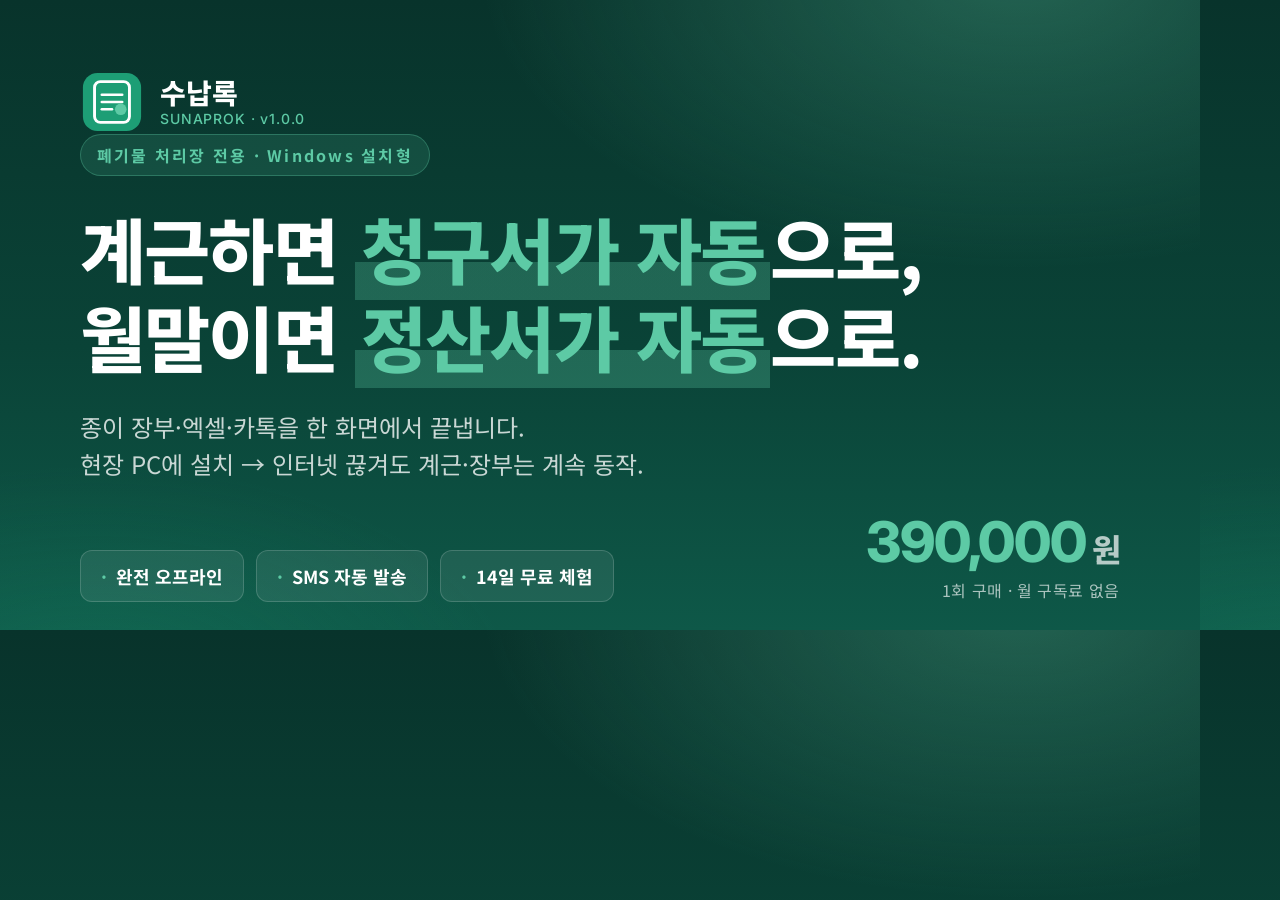
==== og-image.html @ 61891af5 "feat: 출시 필수 자산 4종(OG 이미지·약관/방침·MSI 직링크·sitemap) - og-image.html/png 1200x630, Edge headless 렌더링 - pr" ====
<!DOCTYPE html>
<html lang="ko">
<head>
<meta charset="UTF-8">
<title>OG Image — 수납록</title>
<link href="https://fonts.googleapis.com/css2?family=Noto+Sans+KR:wght@400;500;700;900&family=Inter:wght@500;700&display=swap" rel="stylesheet">
<style>
  * { margin: 0; padding: 0; box-sizing: border-box; }
  html, body { width: 1200px; height: 630px; overflow: hidden; }
  body {
    font-family: 'Noto Sans KR', sans-serif;
    color: #fff;
    background:
      radial-gradient(900px 500px at 85% -5%, rgba(93,202,165,.32), transparent 60%),
      radial-gradient(700px 380px at 8% 110%, rgba(29,158,117,.22), transparent 60%),
      linear-gradient(180deg, #08332b 0%, #0a4337 55%, #0e5848 100%);
    position: relative;
  }
  .frame {
    width: 1200px; height: 630px;
    padding: 70px 80px;
    display: flex;
    flex-direction: column;
    justify-content: space-between;
    position: relative;
  }
  .top {
    display: flex;
    align-items: center;
    gap: 16px;
  }
  .brand-text {
    display: flex;
    flex-direction: column;
    line-height: 1;
  }
  .brand-ko {
    font-size: 28px;
    font-weight: 800;
    color: #fff;
  }
  .brand-en {
    font-family: 'Inter', sans-serif;
    font-size: 14px;
    font-weight: 500;
    color: #5DCAA5;
    margin-top: 6px;
    letter-spacing: .06em;
  }
  .eyebrow {
    display: inline-block;
    font-size: 16px;
    font-weight: 700;
    letter-spacing: .14em;
    color: #5DCAA5;
    background: rgba(93,202,165,.14);
    border: 1px solid rgba(93,202,165,.32);
    padding: 8px 16px;
    border-radius: 999px;
    margin-bottom: 28px;
  }
  .headline {
    font-size: 72px;
    font-weight: 800;
    line-height: 1.22;
    letter-spacing: -.025em;
    margin-bottom: 28px;
  }
  .headline em {
    color: #5DCAA5;
    font-style: normal;
    background: linear-gradient(180deg, transparent 64%, rgba(93,202,165,.28) 64%);
    padding: 0 6px;
  }
  .sub {
    font-size: 24px;
    color: rgba(255,255,255,.78);
    line-height: 1.55;
    margin-bottom: 32px;
    max-width: 920px;
  }
  .bottom {
    display: flex;
    align-items: flex-end;
    justify-content: space-between;
    gap: 24px;
  }
  .badges {
    display: flex;
    flex-wrap: wrap;
    gap: 12px;
  }
  .badge {
    font-size: 18px;
    font-weight: 700;
    padding: 12px 20px;
    border-radius: 12px;
    background: rgba(255,255,255,.08);
    border: 1px solid rgba(255,255,255,.16);
    color: #fff;
  }
  .badge strong {
    color: #5DCAA5;
    margin-right: 4px;
  }
  .price {
    text-align: right;
  }
  .price-tag {
    font-family: 'Inter', 'Noto Sans KR', sans-serif;
    font-size: 56px;
    font-weight: 800;
    color: #5DCAA5;
    line-height: 1;
    letter-spacing: -.02em;
  }
  .price-tag .won { font-size: 32px; color: rgba(255,255,255,.7); margin-left: 6px; }
  .price-cap {
    font-size: 16px;
    color: rgba(255,255,255,.65);
    margin-top: 8px;
    letter-spacing: .04em;
  }
</style>
</head>
<body>
<div class="frame">
  <div class="top">
    <svg width="64" height="64" viewBox="0 0 44 44" fill="none" aria-hidden="true">
      <rect x="2" y="2" width="40" height="40" rx="10" fill="#1D9E75"/>
      <rect x="10" y="8" width="24" height="28" rx="4" fill="none" stroke="white" stroke-width="2"/>
      <line x1="15" y1="17" x2="29" y2="17" stroke="white" stroke-width="1.8" stroke-linecap="round"/>
      <line x1="15" y1="22" x2="29" y2="22" stroke="white" stroke-width="1.8" stroke-linecap="round"/>
      <line x1="15" y1="27" x2="22" y2="27" stroke="white" stroke-width="1.8" stroke-linecap="round"/>
      <circle cx="28" cy="27" r="4" fill="#5DCAA5"/>
    </svg>
    <div class="brand-text">
      <div class="brand-ko">수납록</div>
      <div class="brand-en">SUNAPROK · v1.0.0</div>
    </div>
  </div>

  <div>
    <span class="eyebrow">폐기물 처리장 전용 · Windows 설치형</span>
    <h1 class="headline">
      계근하면 <em>청구서가 자동</em>으로,<br>
      월말이면 <em>정산서가 자동</em>으로.
    </h1>
    <p class="sub">
      종이 장부·엑셀·카톡을 한 화면에서 끝냅니다.<br>
      현장 PC에 설치 → 인터넷 끊겨도 계근·장부는 계속 동작.
    </p>
  </div>

  <div class="bottom">
    <div class="badges">
      <div class="badge"><strong>·</strong> 완전 오프라인</div>
      <div class="badge"><strong>·</strong> SMS 자동 발송</div>
      <div class="badge"><strong>·</strong> 14일 무료 체험</div>
    </div>
    <div class="price">
      <div class="price-tag">390,000<span class="won">원</span></div>
      <div class="price-cap">1회 구매 · 월 구독료 없음</div>
    </div>
  </div>
</div>
</body>
</html>
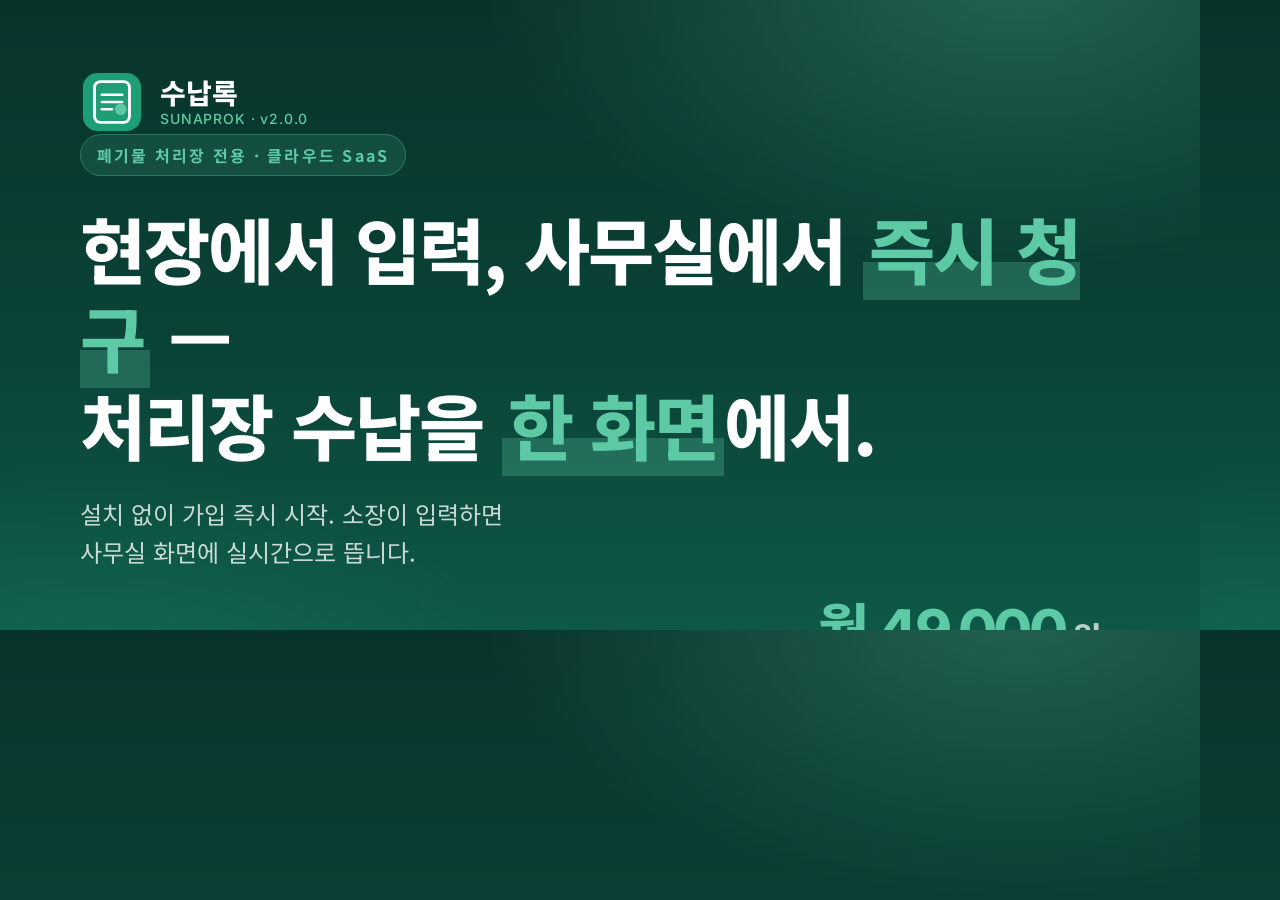
==== commit f4fc0a20: "feat: v2 SaaS 기준 사이트 전면 재작성 기존 사이트는 v1(설치형·1회 39만원·완전 오프라인·솔라피·MSI)을 광고했으나 실제 제품은 v2 클라우드 SaaS(월 구독·" ====
--- a/og-image.html
+++ b/og-image.html
@@ -3,7 +3,7 @@
 <head>
 <meta charset="UTF-8">
 <title>OG Image — 수납록</title>
-<link href="https://fonts.googleapis.com/css2?family=Noto+Sans+KR:wght@400;500;700;900&family=Inter:wght@500;700&display=swap" rel="stylesheet">
+<link href="https://fonts.googleapis.com/css2?family=Noto+Sans+KR:wght@400;500;700;800&family=Inter:wght@500;700&display=swap" rel="stylesheet">
 <style>
   * { margin: 0; padding: 0; box-sizing: border-box; }
   html, body { width: 1200px; height: 630px; overflow: hidden; }
@@ -136,31 +136,31 @@
     </svg>
     <div class="brand-text">
       <div class="brand-ko">수납록</div>
-      <div class="brand-en">SUNAPROK · v1.0.0</div>
+      <div class="brand-en">SUNAPROK · v2.0.0</div>
     </div>
   </div>
 
   <div>
-    <span class="eyebrow">폐기물 처리장 전용 · Windows 설치형</span>
+    <span class="eyebrow">폐기물 처리장 전용 · 클라우드 SaaS</span>
     <h1 class="headline">
-      계근하면 <em>청구서가 자동</em>으로,<br>
-      월말이면 <em>정산서가 자동</em>으로.
+      현장에서 입력, 사무실에서 <em>즉시 청구</em> —<br>
+      처리장 수납을 <em>한 화면</em>에서.
     </h1>
     <p class="sub">
-      종이 장부·엑셀·카톡을 한 화면에서 끝냅니다.<br>
-      현장 PC에 설치 → 인터넷 끊겨도 계근·장부는 계속 동작.
+      설치 없이 가입 즉시 시작. 소장이 입력하면<br>
+      사무실 화면에 실시간으로 뜹니다.
     </p>
   </div>
 
   <div class="bottom">
     <div class="badges">
-      <div class="badge"><strong>·</strong> 완전 오프라인</div>
-      <div class="badge"><strong>·</strong> SMS 자동 발송</div>
-      <div class="badge"><strong>·</strong> 14일 무료 체험</div>
+      <div class="badge"><strong>·</strong> 설치 불필요</div>
+      <div class="badge"><strong>·</strong> 현장↔사무실 실시간</div>
+      <div class="badge"><strong>·</strong> 14일 무료체험</div>
     </div>
     <div class="price">
-      <div class="price-tag">390,000<span class="won">원</span></div>
-      <div class="price-cap">1회 구매 · 월 구독료 없음</div>
+      <div class="price-tag">월 49,000<span class="won">원~</span></div>
+      <div class="price-cap">카드 없이 14일 무료체험</div>
     </div>
   </div>
 </div>
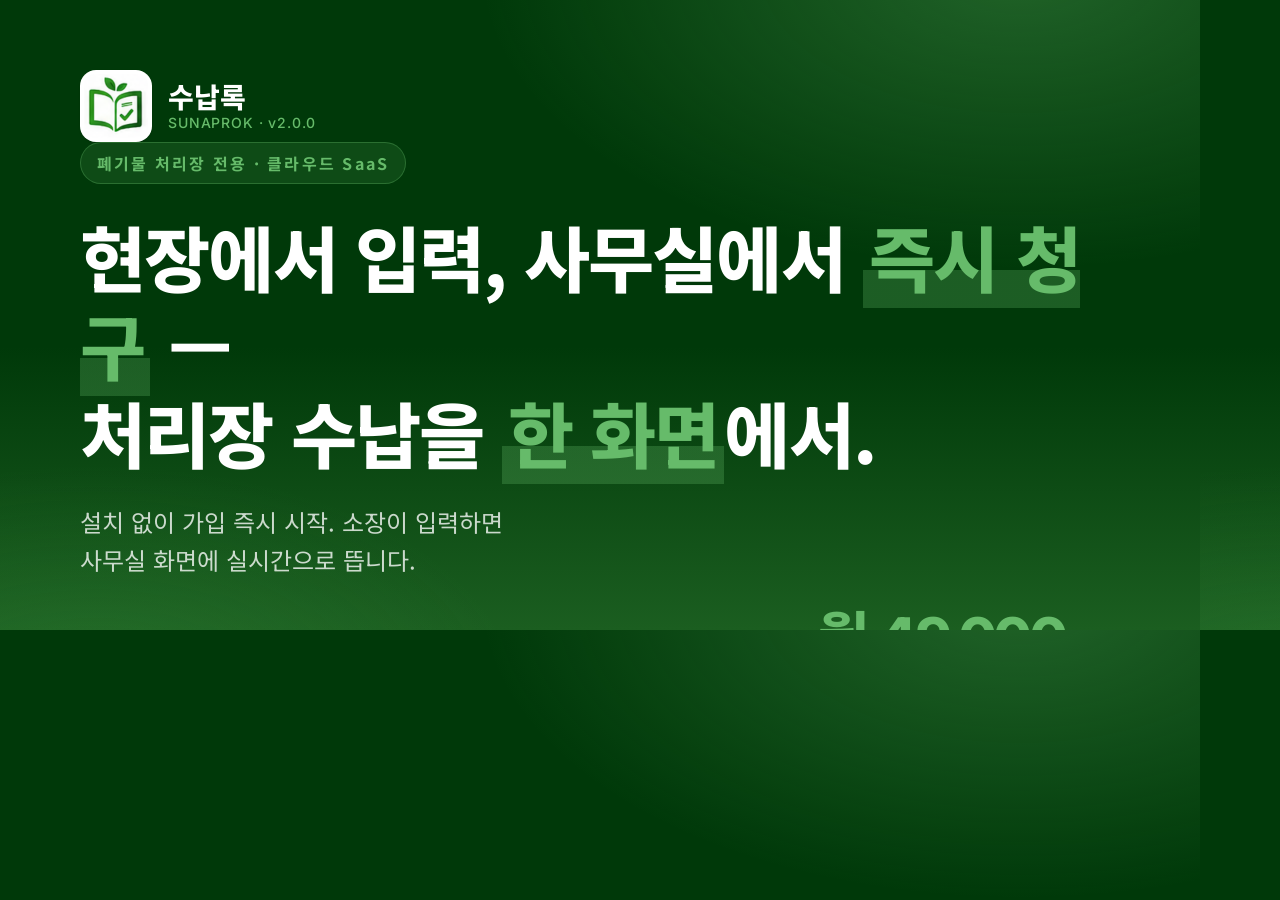
==== commit 9d5925b2: "feat: 브랜드 리뉴얼 — Material Green(#2E7D32) 색 + 새 로고·파비콘 - 색: 기존 teal-green → Material Green으로 전면 교체(hex" ====
--- a/og-image.html
+++ b/og-image.html
@@ -11,9 +11,9 @@
     font-family: 'Noto Sans KR', sans-serif;
     color: #fff;
     background:
-      radial-gradient(900px 500px at 85% -5%, rgba(93,202,165,.32), transparent 60%),
-      radial-gradient(700px 380px at 8% 110%, rgba(29,158,117,.22), transparent 60%),
-      linear-gradient(180deg, #08332b 0%, #0a4337 55%, #0e5848 100%);
+      radial-gradient(900px 500px at 85% -5%, rgba(102,187,106,.32), transparent 60%),
+      radial-gradient(700px 380px at 8% 110%, rgba(67,160,71,.22), transparent 60%),
+      linear-gradient(180deg, #003909 0%, #003909 55%, #1B5E20 100%);
     position: relative;
   }
   .frame {
@@ -43,7 +43,7 @@
     font-family: 'Inter', sans-serif;
     font-size: 14px;
     font-weight: 500;
-    color: #5DCAA5;
+    color: #66BB6A;
     margin-top: 6px;
     letter-spacing: .06em;
   }
@@ -52,9 +52,9 @@
     font-size: 16px;
     font-weight: 700;
     letter-spacing: .14em;
-    color: #5DCAA5;
-    background: rgba(93,202,165,.14);
-    border: 1px solid rgba(93,202,165,.32);
+    color: #66BB6A;
+    background: rgba(102,187,106,.14);
+    border: 1px solid rgba(102,187,106,.32);
     padding: 8px 16px;
     border-radius: 999px;
     margin-bottom: 28px;
@@ -67,9 +67,9 @@
     margin-bottom: 28px;
   }
   .headline em {
-    color: #5DCAA5;
+    color: #66BB6A;
     font-style: normal;
-    background: linear-gradient(180deg, transparent 64%, rgba(93,202,165,.28) 64%);
+    background: linear-gradient(180deg, transparent 64%, rgba(102,187,106,.28) 64%);
     padding: 0 6px;
   }
   .sub {
@@ -100,7 +100,7 @@
     color: #fff;
   }
   .badge strong {
-    color: #5DCAA5;
+    color: #66BB6A;
     margin-right: 4px;
   }
   .price {
@@ -110,7 +110,7 @@
     font-family: 'Inter', 'Noto Sans KR', sans-serif;
     font-size: 56px;
     font-weight: 800;
-    color: #5DCAA5;
+    color: #66BB6A;
     line-height: 1;
     letter-spacing: -.02em;
   }
@@ -126,14 +126,9 @@
 <body>
 <div class="frame">
   <div class="top">
-    <svg width="64" height="64" viewBox="0 0 44 44" fill="none" aria-hidden="true">
-      <rect x="2" y="2" width="40" height="40" rx="10" fill="#1D9E75"/>
-      <rect x="10" y="8" width="24" height="28" rx="4" fill="none" stroke="white" stroke-width="2"/>
-      <line x1="15" y1="17" x2="29" y2="17" stroke="white" stroke-width="1.8" stroke-linecap="round"/>
-      <line x1="15" y1="22" x2="29" y2="22" stroke="white" stroke-width="1.8" stroke-linecap="round"/>
-      <line x1="15" y1="27" x2="22" y2="27" stroke="white" stroke-width="1.8" stroke-linecap="round"/>
-      <circle cx="28" cy="27" r="4" fill="#5DCAA5"/>
-    </svg>
+    <span style="display:inline-flex;align-items:center;justify-content:center;background:#fff;border-radius:16px;padding:4px;box-shadow:0 1px 2px rgba(0,0,0,.12)">
+      <img src="android-icon-192x192.png" alt="" aria-hidden="true" width="64" height="64" style="display:block;border-radius:12px">
+    </span>
     <div class="brand-text">
       <div class="brand-ko">수납록</div>
       <div class="brand-en">SUNAPROK · v2.0.0</div>
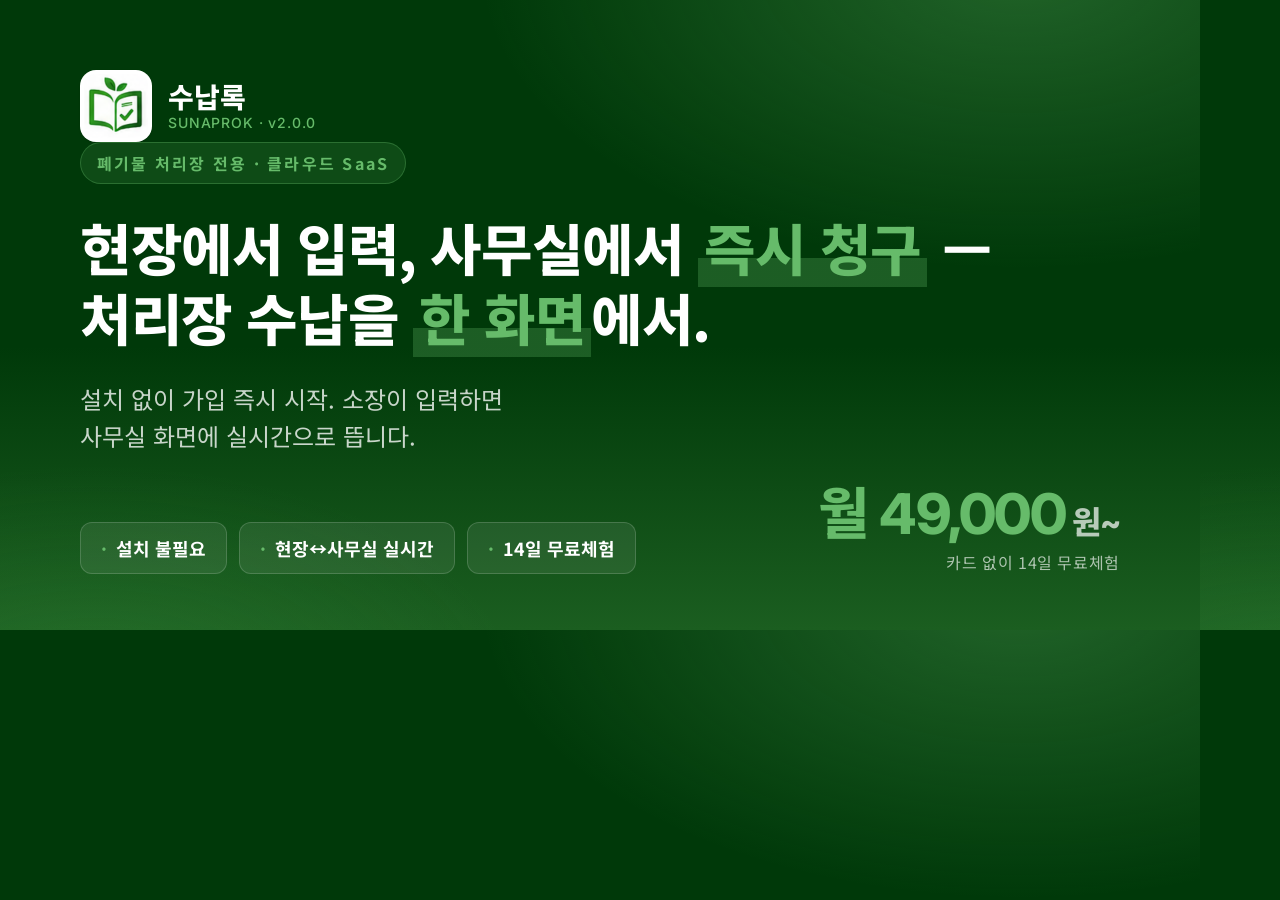
==== commit 5ac497a9: "fix: 외부 공유 미리보기(OG) — 이미지 재생성 + 실제 배포 도메인으로 URL 교체 공유 카드에 이미지가 안 뜨던 원인: og:image가 아직 안 살아있는 placehol" ====
--- a/og-image.html
+++ b/og-image.html
@@ -10,6 +10,7 @@
   body {
     font-family: 'Noto Sans KR', sans-serif;
     color: #fff;
+    word-break: keep-all;
     background:
       radial-gradient(900px 500px at 85% -5%, rgba(102,187,106,.32), transparent 60%),
       radial-gradient(700px 380px at 8% 110%, rgba(67,160,71,.22), transparent 60%),
@@ -60,15 +61,16 @@
     margin-bottom: 28px;
   }
   .headline {
-    font-size: 72px;
+    font-size: 56px;
     font-weight: 800;
-    line-height: 1.22;
+    line-height: 1.25;
     letter-spacing: -.025em;
     margin-bottom: 28px;
   }
   .headline em {
     color: #66BB6A;
     font-style: normal;
+    white-space: nowrap;
     background: linear-gradient(180deg, transparent 64%, rgba(102,187,106,.28) 64%);
     padding: 0 6px;
   }
